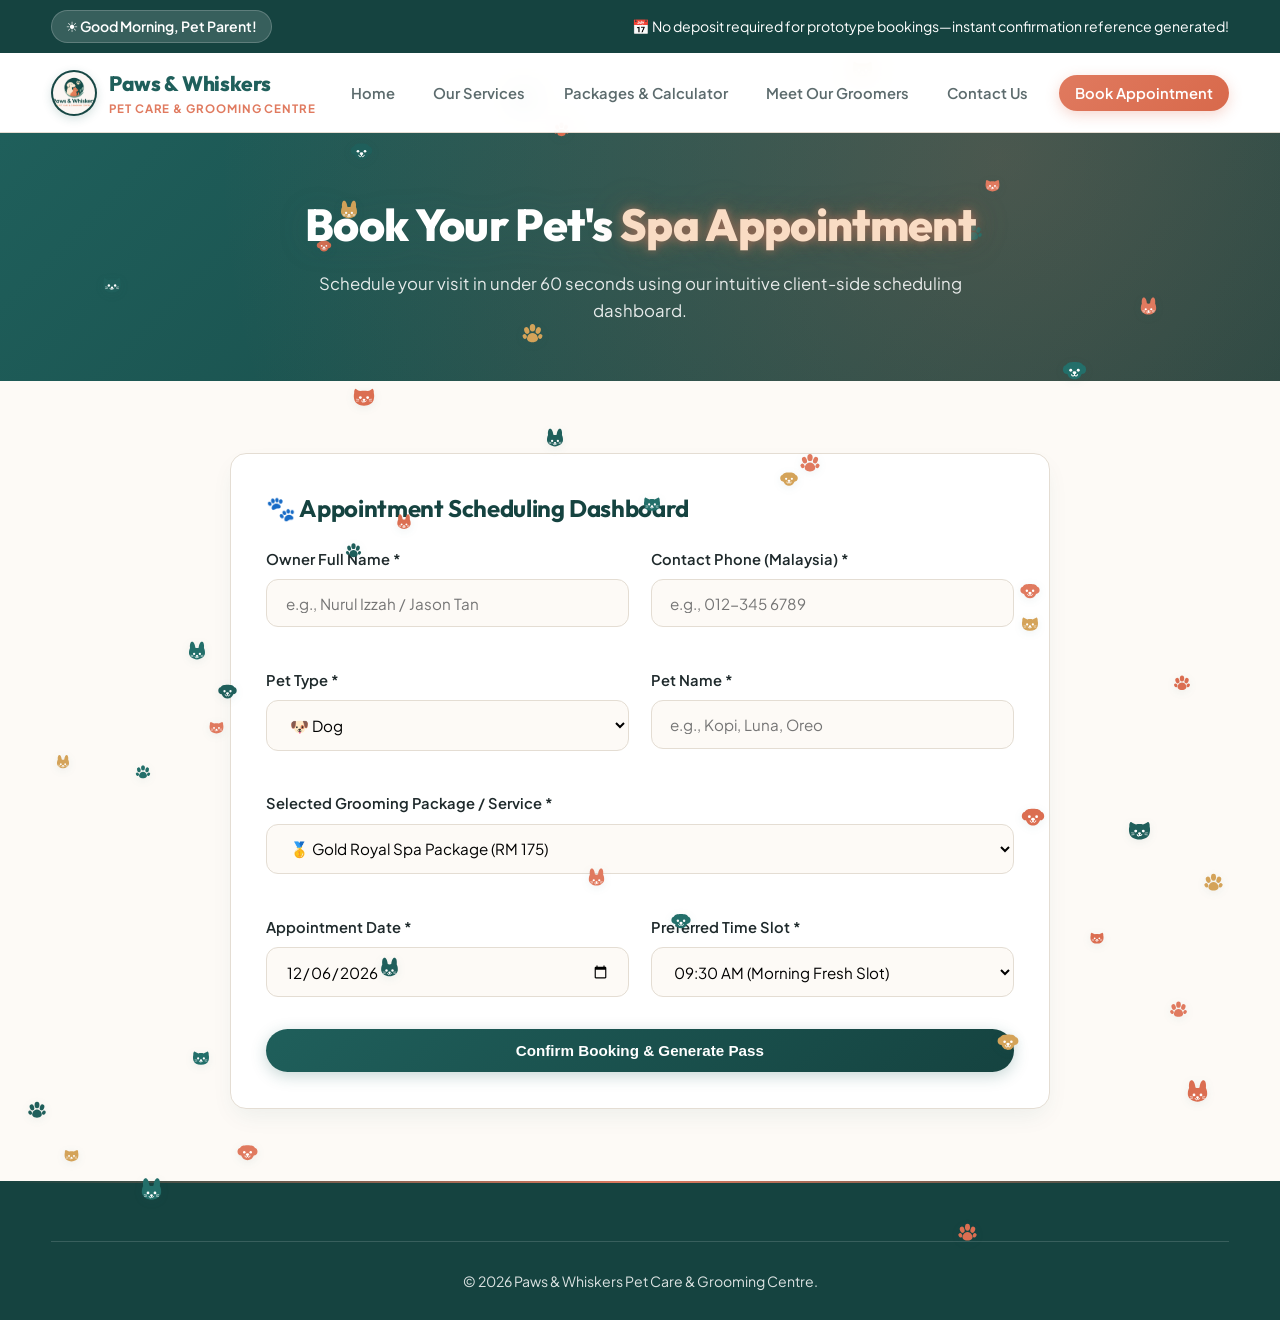
==== booking.html @ 1b745213 "Latest version" ====
<!DOCTYPE html>
<html lang="en">
<head>
  <meta charset="UTF-8" />
  <meta name="viewport" content="width=device-width, initial-scale=1.0" />
  <title>Book an Appointment | Paws &amp; Whiskers</title>
  <meta name="description" content="Book an appointment online for dog, cat, or rabbit grooming at Paws &amp; Whiskers Pet Care &amp; Grooming Centre." />
  <link rel="stylesheet" href="style.css" />
</head>
<body>

  <div class="promo-bar">
    <div class="container promo-bar-inner">
      <span id="timeGreeting" class="greeting-badge">☀️ Welcome, Pet Parent!</span>
      <div class="tip-rotator">
        <span id="rotatingTip">📅 No deposit required for prototype bookings—instant confirmation reference generated!</span>
      </div>
    </div>
  </div>

  <header class="site-header">
    <div class="container nav-wrapper">
      <a href="index.html" class="brand-logo" aria-label="Paws and Whiskers Home">
        <img src="assets/images/paws-whiskers-logo.png" alt="Paws &amp; Whiskers Logo" class="brand-logo-img">
        <div>
          Paws &amp; Whiskers
          <span class="brand-subtitle">Pet Care &amp; Grooming Centre</span>
        </div>
      </a>

      <button class="mobile-menu-btn" id="mobileMenuBtn" aria-label="Toggle Menu">☰</button>

      <ul class="nav-links" id="navLinks">
        <li><a href="index.html">Home</a></li>
        <li><a href="service.html">Our Services</a></li>
        <li><a href="packages.html">Packages &amp; Calculator</a></li>
        <li><a href="groomers.html">Meet Our Groomers</a></li>
        <li><a href="contact.html">Contact Us</a></li>
        <li><a href="booking.html" class="btn-nav active">Book Appointment</a></li>
      </ul>
    </div>
  </header>

  <section class="page-banner">
    <div class="container">
      <h1 class="text-drop-shadow">Book Your Pet's <span class="text-glow-neon" style="color:var(--accent-light);">Spa Appointment</span></h1>
      <p>Schedule your visit in under 60 seconds using our intuitive client-side scheduling dashboard.</p>
    </div>
  </section>

  <main class="section">
    <div class="container" style="max-width: 820px;">
      <!-- Requirement 5: Interactive Scheduling Form with all 7 required fields -->
      <div class="calc-panel">
        <h2 style="color: var(--primary-dark); margin-bottom: 1.25rem;">🐾 Appointment Scheduling Dashboard</h2>

        <form id="bookingForm">
          <div class="form-grid">
            <!-- 1. Owner Name -->
            <div class="form-group">
              <label for="ownerName">Owner Full Name *</label>
              <input type="text" id="ownerName" class="form-control" placeholder="e.g., Nurul Izzah / Jason Tan" required />
            </div>

            <!-- 2. Contact Phone -->
            <div class="form-group">
              <label for="contactPhone">Contact Phone (Malaysia) *</label>
              <input type="tel" id="contactPhone" class="form-control" placeholder="e.g., 012-345 6789" required />
            </div>

            <!-- 3. Pet Type -->
            <div class="form-group">
              <label for="petType">Pet Type *</label>
              <select id="petType" class="form-control" required>
                <option value="Dog">🐶 Dog</option>
                <option value="Cat">🐱 Cat</option>
                <option value="Rabbit">🐰 Rabbit</option>
              </select>
            </div>

            <!-- 4. Pet Name -->
            <div class="form-group">
              <label for="petName">Pet Name *</label>
              <input type="text" id="petName" class="form-control" placeholder="e.g., Kopi, Luna, Oreo" required />
            </div>

            <!-- 5. Selected Package -->
            <div class="form-group full">
              <label for="selectedPackage">Selected Grooming Package / Service *</label>
              <select id="selectedPackage" class="form-control" required>
                <option value="Gold Royal Spa (RM 175)">🥇 Gold Royal Spa Package (RM 175)</option>
                <option value="Silver Deluxe (RM 125)">🥈 Silver Deluxe Package (RM 125)</option>
                <option value="Bronze Essential (RM 75)">🥉 Bronze Essential Package (RM 75)</option>
                <option value="Royal Aromatherapy Spa Retreat (RM 185)">✨ Royal Aromatherapy Spa Retreat (RM 185)</option>
                <option value="Feline Zen Velvet Groom & De-Shed (RM 145)">🐱 Feline Zen Velvet Groom &amp; De-Shed (RM 145)</option>
                <option value="Derma-Care Hypoallergenic Medi-Bath (RM 160)">🩺 Derma-Care Hypoallergenic Medi-Bath (RM 160)</option>
                <option value="Gentle Bunny Brush & Nail Care (RM 68)">🐰 Gentle Bunny Brush &amp; Nail Care (RM 68)</option>
              </select>
            </div>

            <!-- 6. Appointment Date -->
            <div class="form-group">
              <label for="appointmentDate">Appointment Date *</label>
              <input type="date" id="appointmentDate" class="form-control" required />
            </div>

            <!-- 7. Time Slot -->
            <div class="form-group">
              <label for="timeSlot">Preferred Time Slot *</label>
              <select id="timeSlot" class="form-control" required>
                <option value="09:30 AM - Morning Fresh">09:30 AM (Morning Fresh Slot)</option>
                <option value="11:30 AM - Midday Spa">11:30 AM (Midday Spa Slot)</option>
                <option value="02:00 PM - Afternoon Calm">02:00 PM (Afternoon Calm Slot)</option>
                <option value="04:30 PM - Evening Express">04:30 PM (Evening Express Slot)</option>
              </select>
            </div>
          </div>

          <button type="submit" class="btn btn-primary" style="width: 100%; margin-top: 0.75rem;">
            Confirm Booking &amp; Generate Pass
          </button>
        </form>

        <div
          id="bookingConfirmationBox"
          style="display: none; margin-top: 1.5rem; padding: 1.25rem; border-radius: 12px; background: #ecfdf5; border: 2px solid #10b981;"
        ></div>
      </div>
    </div>
  </main>

  <footer class="site-footer">
    <div class="container">
      <div class="footer-bottom">
        &copy; 2026 Paws &amp; Whiskers Pet Care &amp; Grooming Centre.
      </div>
    </div>
  </footer>

  <script src="script.js"></script>
</body>
</html>
---- style.css ----
@import url('https://fonts.googleapis.com/css2?family=Outfit:wght@400;500;600;700;800;900&family=Plus+Jakarta+Sans:wght@400;500;600;700;800&display=swap');

:root {
  --bg: #fdfaf6;
  --surface: #ffffff;
  --surface-alt: #f4eee6;
  --primary: #1f5f5b;
  --primary-dark: #154340;
  --accent: #e07a5f;
  --accent-light: #f9dcc4;
  --gold: #d4a359;
  --text: #1e292b;
  --text-muted: #5c6b6d;
  --border: #e4ddd3;
  --shadow: 0 10px 25px -5px rgba(31, 95, 91, 0.08);
  --shadow-glow: 0 14px 30px -6px rgba(224, 122, 95, 0.22);
  --radius: 16px;
  --transition: all 0.28s cubic-bezier(0.34, 1.56, 0.64, 1);
}

* {
  box-sizing: border-box;
  margin: 0;
  padding: 0;
}

html {
  scroll-behavior: smooth;
}

body {
  font-family: 'Plus Jakarta Sans', system-ui, -apple-system, sans-serif;
  background-color: var(--bg);
  color: var(--text);
  line-height: 1.6;
  display: flex;
  flex-direction: column;
  min-height: 100vh;
  position: relative;
  overflow-x: hidden;
}

h1, h2, h3, h4, .brand-logo, .price-tag {
  font-family: 'Outfit', sans-serif;
  letter-spacing: -0.015em;
}

a {
  color: inherit;
  text-decoration: none;
}

img {
  max-width: 100%;
  display: block;
}

.container {
  width: min(1200px, 92%);
  margin: 0 auto;
}

/* ==========================================================================
   SCROLL PROGRESS BAR & FLOATING AMBIENT GLOW
   ========================================================================== */
.scroll-progress-bar {
  position: fixed;
  top: 0;
  left: 0;
  height: 3.5px;
  width: 0%;
  background: linear-gradient(90deg, var(--primary), var(--accent), var(--gold), #2dd4bf);
  z-index: 1000;
  box-shadow: 0 0 12px rgba(224, 122, 95, 0.7), 0 0 4px rgba(212, 163, 89, 0.5);
  transition: width 0.08s ease-out;
  pointer-events: none;
}

.ambient-glow-orb {
  position: absolute;
  width: 450px;
  height: 450px;
  border-radius: 50%;
  background: radial-gradient(circle, rgba(224, 122, 95, 0.12) 0%, rgba(212, 163, 89, 0.06) 50%, transparent 70%);
  filter: blur(50px);
  pointer-events: none;
  z-index: 0;
}

/* ==========================================================================
   PET-RAIN ANIMATION (Whimsical Boutique Atmosphere - Scrollable with Content)
   ========================================================================== */
.pet-rain-container {
  position: absolute;
  top: 0;
  left: 0;
  width: 100%;
  height: 100%;
  min-height: 100%;
  pointer-events: none;
  overflow: hidden;
  z-index: 1; /* Scrolls naturally with page sections behind UI components */
}

.pet-rain-item {
  position: absolute;
  will-change: transform, opacity;
  animation-name: pet-fall;
  animation-timing-function: cubic-bezier(0.4, 0, 0.2, 1);
  animation-iteration-count: infinite;
  filter: drop-shadow(0 2px 4px rgba(31, 95, 91, 0.08));
}

.pet-rain-item svg {
  display: block;
  width: 100%;
  height: 100%;
}

@keyframes pet-fall {
  0% {
    opacity: 0;
    transform: translateY(-30px) translateX(0) rotate(0deg);
  }
  15% {
    opacity: var(--target-opacity, 0.25);
  }
  35% {
    transform: translateY(110px) translateX(15px) rotate(14deg);
  }
  65% {
    transform: translateY(220px) translateX(-12px) rotate(-10deg);
  }
  85% {
    opacity: var(--target-opacity, 0.25);
  }
  100% {
    opacity: 0;
    transform: translateY(360px) translateX(10px) rotate(24deg);
  }
}

@media (prefers-reduced-motion: reduce) {
  .pet-rain-container {
    display: none !important;
  }
}

/* ==========================================================================
   TEXT VISUAL EFFECTS: BOUNCY, NEON, GLOW & GRADIENT SHIMMER
   ========================================================================== */
.text-bouncy {
  display: inline-block;
  transition: transform 0.35s cubic-bezier(0.34, 1.56, 0.64, 1);
  will-change: transform;
}

.text-bouncy:hover {
  transform: translateY(-4px) scale(1.05);
}

.text-glow-neon {
  color: var(--accent);
  text-shadow: 0 0 10px rgba(224, 122, 95, 0.55), 0 0 25px rgba(224, 122, 95, 0.3), 0 0 45px rgba(212, 163, 89, 0.2);
  animation: neon-glow-pulse 3.2s ease-in-out infinite alternate;
}

@keyframes neon-glow-pulse {
  0% {
    text-shadow: 0 0 8px rgba(224, 122, 95, 0.4), 0 0 18px rgba(224, 122, 95, 0.2);
  }
  100% {
    text-shadow: 0 0 16px rgba(224, 122, 95, 0.8), 0 0 35px rgba(224, 122, 95, 0.45), 0 0 55px rgba(212, 163, 89, 0.35);
  }
}

.text-gradient-shimmer {
  background: linear-gradient(135deg, var(--primary-dark) 0%, var(--accent) 35%, var(--gold) 70%, var(--primary-dark) 100%);
  background-size: 250% auto;
  -webkit-background-clip: text;
  -webkit-text-fill-color: transparent;
  animation: shimmer-flow 6s linear infinite;
  display: inline-block;
}

@keyframes shimmer-flow {
  0% { background-position: 0% 50%; }
  100% { background-position: 250% 50%; }
}

.text-drop-shadow {
  filter: drop-shadow(0 4px 14px rgba(31, 95, 91, 0.18));
}

.badge-floating {
  animation: buoyant-float 3.6s ease-in-out infinite;
  display: inline-block;
}

@keyframes buoyant-float {
  0%, 100% { transform: translateY(0); }
  50% { transform: translateY(-5px); }
}

/* ==========================================================================
   SCROLL-DRIVEN REVEAL ANIMATIONS
   ========================================================================== */
.reveal {
  opacity: 0;
  transform: translateY(32px);
  transition: opacity 0.75s cubic-bezier(0.16, 1, 0.3, 1), transform 0.75s cubic-bezier(0.16, 1, 0.3, 1);
  will-change: opacity, transform;
}

.reveal.revealed {
  opacity: 1;
  transform: translateY(0);
}

.reveal-delay-1 { transition-delay: 0.1s; }
.reveal-delay-2 { transition-delay: 0.2s; }
.reveal-delay-3 { transition-delay: 0.3s; }
.reveal-delay-4 { transition-delay: 0.4s; }

/* Promotional Top Bar */
.promo-bar {
  background: var(--primary-dark);
  color: #fff;
  font-size: 0.88rem;
  padding: 0.65rem 0;
  position: relative;
  z-index: 101;
}

.promo-bar-inner {
  display: flex;
  justify-content: space-between;
  align-items: center;
  flex-wrap: wrap;
  gap: 0.5rem;
}

.greeting-badge {
  background: rgba(255, 255, 255, 0.15);
  padding: 0.25rem 0.85rem;
  border-radius: 999px;
  font-weight: 600;
  border: 1px solid rgba(255, 255, 255, 0.2);
  transition: var(--transition);
}

.greeting-badge:hover {
  background: rgba(255, 255, 255, 0.25);
  transform: scale(1.03);
}

.tip-rotator {
  display: flex;
  align-items: center;
  gap: 0.5rem;
  transition: opacity 0.3s ease;
}

/* Header & Navigation */
.site-header {
  background: rgba(255, 255, 255, 0.92);
  backdrop-filter: blur(14px);
  border-bottom: 1px solid var(--border);
  position: sticky;
  top: 0;
  z-index: 100;
  transition: box-shadow 0.3s ease;
}

.site-header.scrolled {
  box-shadow: 0 8px 25px -5px rgba(31, 95, 91, 0.12);
}

.nav-wrapper {
  display: flex;
  justify-content: space-between;
  align-items: center;
  padding: 0.85rem 0;
}

.brand-logo {
  display: flex;
  align-items: center;
  gap: 0.75rem;
  font-weight: 800;
  font-size: 1.3rem;
  color: var(--primary);
  transition: transform 0.3s cubic-bezier(0.34, 1.56, 0.64, 1);
}

.brand-logo:hover {
  transform: scale(1.03);
}

.brand-logo svg {
  width: 42px;
  height: 42px;
  flex-shrink: 0;
  filter: drop-shadow(0 2px 6px rgba(31, 95, 91, 0.2));
  transition: transform 0.4s cubic-bezier(0.34, 1.56, 0.64, 1);
}

.brand-logo-img {
  width: 46px;
  height: 46px;
  border-radius: 50%;
  object-fit: cover;
  object-position: center 25%;
  flex-shrink: 0;
  border: 2px solid rgba(31, 95, 91, 0.16);
  box-shadow: 0 3px 10px rgba(31, 95, 91, 0.18);
  transition: transform 0.4s cubic-bezier(0.34, 1.56, 0.64, 1), box-shadow 0.3s ease;
  background-color: var(--primary-dark);
}

.brand-logo:hover .brand-logo-img {
  transform: rotate(-6deg) scale(1.08);
  box-shadow: 0 6px 16px rgba(31, 95, 91, 0.28);
}

.brand-logo:hover svg {
  transform: rotate(-8deg) scale(1.08);
}

.brand-subtitle {
  display: block;
  font-size: 0.72rem;
  font-weight: 700;
  color: var(--accent);
  letter-spacing: 0.08em;
  text-transform: uppercase;
  font-family: 'Plus Jakarta Sans', sans-serif;
}

.nav-links {
  display: flex;
  align-items: center;
  gap: 0.4rem;
  list-style: none;
}

.nav-links a {
  padding: 0.55rem 1rem;
  border-radius: 999px;
  font-weight: 600;
  font-size: 0.92rem;
  color: var(--text-muted);
  transition: var(--transition);
  position: relative;
}

.nav-links a:hover,
.nav-links a.active {
  color: var(--primary);
  background: var(--surface-alt);
  transform: translateY(-1px);
}

.nav-links a.btn-nav {
  background: linear-gradient(135deg, var(--accent) 0%, #d8694b 100%);
  color: #fff;
  margin-left: 0.5rem;
  box-shadow: 0 4px 14px rgba(224, 122, 95, 0.3);
}

.nav-links a.btn-nav:hover {
  background: linear-gradient(135deg, #c96347 0%, #b85438 100%);
  color: #fff;
  transform: translateY(-2px) scale(1.03);
  box-shadow: 0 6px 18px rgba(224, 122, 95, 0.45);
}

.mobile-menu-btn {
  display: none;
  background: none;
  border: 1px solid var(--border);
  padding: 0.5rem 0.75rem;
  border-radius: 8px;
  font-size: 1.2rem;
  cursor: pointer;
  transition: var(--transition);
}

.mobile-menu-btn:hover {
  background: var(--surface-alt);
}

/* Buttons & Badges */
.btn {
  display: inline-flex;
  align-items: center;
  justify-content: center;
  gap: 0.5rem;
  padding: 0.82rem 1.6rem;
  border-radius: 999px;
  font-weight: 700;
  border: none;
  cursor: pointer;
  transition: transform 0.25s cubic-bezier(0.34, 1.56, 0.64, 1), box-shadow 0.25s ease, background 0.25s ease;
  font-size: 0.95rem;
  text-decoration: none;
  position: relative;
  overflow: hidden;
  will-change: transform;
}

.btn:active {
  transform: translateY(1px) scale(0.97) !important;
}

.btn-primary {
  background: linear-gradient(135deg, var(--primary) 0%, var(--primary-dark) 100%);
  color: #fff;
  box-shadow: 0 4px 15px rgba(31, 95, 91, 0.25);
}

.btn-primary:hover {
  background: linear-gradient(135deg, var(--primary-dark) 0%, #0d2e2c 100%);
  transform: translateY(-2px) scale(1.02);
  box-shadow: 0 8px 22px rgba(31, 95, 91, 0.35);
  color: #fff;
}

.btn-accent {
  background: linear-gradient(135deg, var(--accent) 0%, #cf674b 100%);
  color: #fff;
  box-shadow: 0 4px 15px rgba(224, 122, 95, 0.3);
}

.btn-accent:hover {
  background: linear-gradient(135deg, #c86448 0%, #b34f33 100%);
  transform: translateY(-2px) scale(1.02);
  box-shadow: 0 8px 22px rgba(224, 122, 95, 0.45);
  color: #fff;
}

.btn-outline {
  background: transparent;
  border: 2px solid var(--primary);
  color: var(--primary);
}

.btn-outline:hover {
  background: var(--primary);
  color: #fff;
  transform: translateY(-2px) scale(1.02);
  box-shadow: 0 6px 18px rgba(31, 95, 91, 0.2);
}

.badge {
  display: inline-block;
  padding: 0.32rem 0.85rem;
  border-radius: 999px;
  font-size: 0.78rem;
  font-weight: 700;
  text-transform: uppercase;
  letter-spacing: 0.05em;
  transition: transform 0.25s ease;
}

.badge:hover {
  transform: scale(1.04);
}

.badge-dog { background: #e0f2fe; color: #0369a1; border: 1px solid #bae6fd; }
.badge-cat { background: #fce7f3; color: #be185d; border: 1px solid #fbcfe8; }
.badge-rabbit { background: #dcfce7; color: #15803d; border: 1px solid #bbf7d0; }
.badge-gold { background: #fef3c7; color: #b45309; border: 1px solid #fde68a; }

/* Hero Banner */
.hero-banner {
  padding: 4.5rem 0;
  background: radial-gradient(circle at 80% 20%, rgba(249, 220, 196, 0.4) 0%, transparent 60%),
              radial-gradient(circle at 10% 80%, rgba(224, 242, 254, 0.35) 0%, transparent 50%),
              linear-gradient(135deg, #f7f1e7 0%, #e8f2f0 100%);
  border-bottom: 1px solid var(--border);
  position: relative;
  overflow: hidden;
}

.hero-grid {
  display: grid;
  grid-template-columns: 1.15fr 0.85fr;
  gap: 2.75rem;
  align-items: center;
  position: relative;
  z-index: 1;
}

.hero-content h1 {
  font-size: clamp(2.3rem, 4.2vw, 3.4rem);
  line-height: 1.14;
  margin: 0.85rem 0 1.25rem;
  color: var(--primary-dark);
  font-weight: 800;
  text-wrap: balance;
}

.hero-content p {
  font-size: 1.12rem;
  color: var(--text-muted);
  margin-bottom: 2rem;
  max-width: 580px;
}

.hero-actions {
  display: flex;
  flex-wrap: wrap;
  gap: 1rem;
}

.hero-showcase {
  background: var(--surface);
  padding: 1.1rem;
  border-radius: var(--radius);
  box-shadow: 0 20px 40px -10px rgba(31, 95, 91, 0.15), 0 0 20px rgba(224, 122, 95, 0.1);
  position: relative;
  border: 1px solid rgba(228, 221, 211, 0.8);
  transition: transform 0.4s cubic-bezier(0.34, 1.56, 0.64, 1), box-shadow 0.4s ease;
}

.hero-showcase:hover {
  transform: translateY(-6px);
  box-shadow: 0 25px 50px -12px rgba(31, 95, 91, 0.2), 0 0 25px rgba(224, 122, 95, 0.18);
}

.hero-showcase img {
  width: 100%;
  height: 360px;
  object-fit: cover;
  border-radius: 12px;
  transition: transform 0.4s ease;
}

.hero-caption {
  margin-top: 0.85rem;
  display: flex;
  justify-content: space-between;
  align-items: center;
  font-size: 0.92rem;
  color: var(--text-muted);
  gap: 0.5rem;
}

/* Sections */
.section {
  padding: 4.5rem 0;
  position: relative;
}

.section-alt {
  background: var(--surface-alt);
}

.section-header {
  text-align: center;
  max-width: 720px;
  margin: 0 auto 3rem;
}

.section-header h2 {
  font-size: clamp(1.9rem, 3.2vw, 2.5rem);
  color: var(--primary-dark);
  margin-bottom: 0.65rem;
  font-weight: 800;
  text-wrap: balance;
}

.section-header p {
  color: var(--text-muted);
  font-size: 1.05rem;
}

/* Page Title Banner */
.page-banner {
  background: linear-gradient(135deg, var(--primary) 0%, var(--primary-dark) 100%);
  color: #fff;
  padding: 3.5rem 0;
  text-align: center;
  position: relative;
  overflow: hidden;
}

.page-banner::before {
  content: "";
  position: absolute;
  top: -50%;
  left: -20%;
  width: 140%;
  height: 200%;
  background: radial-gradient(circle at 70% 30%, rgba(224, 122, 95, 0.25) 0%, transparent 60%);
  pointer-events: none;
}

.page-banner h1 {
  font-size: clamp(2rem, 3.8vw, 2.8rem);
  margin-bottom: 0.65rem;
  font-weight: 800;
  position: relative;
  z-index: 1;
}

.page-banner p {
  color: rgba(255, 255, 255, 0.88);
  max-width: 680px;
  margin: 0 auto;
  font-size: 1.05rem;
  position: relative;
  z-index: 1;
}

/* Cards & Grids */
.grid-3 {
  display: grid;
  grid-template-columns: repeat(auto-fit, minmax(310px, 1fr));
  gap: 2rem;
}

.grid-4 {
  display: grid;
  grid-template-columns: repeat(auto-fit, minmax(260px, 1fr));
  gap: 1.75rem;
}

.card {
  background: var(--surface);
  border: 1px solid var(--border);
  border-radius: var(--radius);
  overflow: hidden;
  box-shadow: var(--shadow);
  transition: transform 0.35s cubic-bezier(0.34, 1.56, 0.64, 1), box-shadow 0.35s ease;
  display: flex;
  flex-direction: column;
  position: relative;
}

.card:hover {
  transform: translateY(-8px);
  box-shadow: 0 20px 35px -8px rgba(31, 95, 91, 0.16), 0 0 22px -3px rgba(224, 122, 95, 0.14);
}

.card-img {
  width: 100%;
  height: 220px;
  object-fit: cover;
  transition: transform 0.5s ease;
}

.card:hover .card-img {
  transform: scale(1.04);
}

.card-body {
  padding: 1.6rem;
  display: flex;
  flex-direction: column;
  flex-grow: 1;
  background: var(--surface);
  position: relative;
  z-index: 1;
}

.card-meta {
  display: flex;
  justify-content: space-between;
  align-items: center;
  margin-bottom: 0.85rem;
}

.price-tag {
  font-size: 1.3rem;
  font-weight: 800;
  color: var(--primary);
  letter-spacing: -0.02em;
}

.card-title {
  font-size: 1.28rem;
  margin-bottom: 0.5rem;
  color: var(--text);
  font-weight: 700;
}

.card-desc {
  color: var(--text-muted);
  font-size: 0.95rem;
  margin-bottom: 1.35rem;
  flex-grow: 1;
  line-height: 1.6;
}

/* About Facility Section */
.facility-grid {
  display: grid;
  grid-template-columns: 1fr 1fr;
  gap: 3rem;
  align-items: center;
}

.facility-features {
  display: grid;
  grid-template-columns: 1fr 1fr;
  gap: 1.15rem;
  margin-top: 1.75rem;
}

.feature-box {
  background: var(--surface);
  padding: 1.25rem;
  border-radius: 14px;
  border: 1px solid var(--border);
  box-shadow: var(--shadow);
  transition: transform 0.3s cubic-bezier(0.34, 1.56, 0.64, 1), box-shadow 0.3s ease;
}

.feature-box:hover {
  transform: translateY(-4px);
  box-shadow: 0 14px 28px -5px rgba(31, 95, 91, 0.12);
  border-color: rgba(31, 95, 91, 0.3);
}

.feature-box h4 {
  color: var(--primary);
  margin-bottom: 0.35rem;
  font-size: 1.05rem;
}

/* Filter Bar (service.html) */
.filter-bar {
  display: flex;
  justify-content: space-between;
  align-items: center;
  flex-wrap: wrap;
  gap: 1rem;
  background: var(--surface);
  padding: 1.15rem 1.4rem;
  border-radius: var(--radius);
  border: 1px solid var(--border);
  box-shadow: var(--shadow);
  margin-bottom: 2.25rem;
}

.filter-buttons {
  display: flex;
  flex-wrap: wrap;
  gap: 0.6rem;
}

.filter-btn {
  padding: 0.58rem 1.3rem;
  border-radius: 999px;
  border: 1px solid var(--border);
  background: var(--bg);
  font-weight: 600;
  cursor: pointer;
  transition: transform 0.25s cubic-bezier(0.34, 1.56, 0.64, 1), background 0.25s ease, color 0.25s ease, box-shadow 0.25s ease;
  font-family: inherit;
  font-size: 0.92rem;
}

.filter-btn:hover {
  transform: translateY(-2px) scale(1.03);
}

.filter-btn.active,
.filter-btn:hover {
  background: var(--primary);
  color: #fff;
  border-color: var(--primary);
  box-shadow: 0 4px 14px rgba(31, 95, 91, 0.25);
}

/* Comparison Table (packages.html) */
.table-responsive {
  overflow-x: auto;
  background: var(--surface);
  border-radius: var(--radius);
  border: 1px solid var(--border);
  box-shadow: var(--shadow);
}

.comparison-table {
  width: 100%;
  border-collapse: collapse;
  min-width: 650px;
}

.comparison-table th,
.comparison-table td {
  padding: 1.25rem 1.4rem;
  text-align: left;
  border-bottom: 1px solid var(--border);
}

.comparison-table thead th {
  background: var(--surface-alt);
  color: var(--primary-dark);
  font-size: 1.15rem;
  font-weight: 700;
}

.comparison-table tbody tr {
  transition: background 0.2s ease;
}

.comparison-table tbody tr:hover {
  background: #fbf7f1;
}

/* Combo Calculator Layout */
.calculator-layout {
  display: grid;
  grid-template-columns: 1.3fr 0.9fr;
  gap: 2.25rem;
  align-items: start;
}

.calc-panel,
.receipt-panel {
  background: var(--surface);
  border: 1px solid var(--border);
  border-radius: var(--radius);
  padding: 2.2rem;
  box-shadow: var(--shadow);
}

.receipt-panel {
  background: linear-gradient(145deg, var(--primary-dark) 0%, #0d2e2c 100%);
  color: #fff;
  position: sticky;
  top: 100px;
  box-shadow: 0 20px 40px -10px rgba(15, 67, 64, 0.4), 0 0 20px rgba(224, 122, 95, 0.15);
  border: 1px solid rgba(255, 255, 255, 0.1);
}

.Addon-check,
.addon-check {
  display: flex;
  justify-content: space-between;
  align-items: center;
  padding: 0.95rem 1.15rem;
  border: 1px solid var(--border);
  border-radius: 12px;
  margin-bottom: 0.75rem;
  cursor: pointer;
  transition: transform 0.25s cubic-bezier(0.34, 1.56, 0.64, 1), border-color 0.2s ease, background 0.2s ease;
  user-select: none;
}

.Addon-check:hover,
.addon-check:hover {
  border-color: var(--primary);
  background: #fdf6ee;
  transform: translateX(4px);
}

.Addon-check input[type="checkbox"],
.addon-check input[type="checkbox"] {
  width: 18px;
  height: 18px;
  accent-color: var(--primary);
  cursor: pointer;
}

.receipt-line {
  display: flex;
  justify-content: space-between;
  padding: 0.65rem 0;
  border-bottom: 1px dashed rgba(255, 255, 255, 0.2);
  font-size: 0.95rem;
}

.receipt-total {
  display: flex;
  justify-content: space-between;
  align-items: center;
  margin-top: 1.4rem;
  padding-top: 1.15rem;
  border-top: 2px solid rgba(255, 255, 255, 0.35);
  font-size: 1.6rem;
  font-weight: 800;
  color: var(--accent-light);
  letter-spacing: -0.02em;
}

/* Groomer Modal (groomers.html) */
.modal-overlay {
  position: fixed;
  inset: 0;
  background: rgba(15, 23, 42, 0.7);
  backdrop-filter: blur(6px);
  display: flex;
  align-items: center;
  justify-content: center;
  padding: 1.25rem;
  z-index: 1000;
  opacity: 0;
  pointer-events: none;
  transition: opacity 0.3s cubic-bezier(0.16, 1, 0.3, 1);
}

.modal-overlay.open {
  opacity: 1;
  pointer-events: auto;
}

.modal-box {
  background: var(--surface);
  width: min(680px, 100%);
  max-height: 90vh;
  overflow-y: auto;
  border-radius: var(--radius);
  padding: 2.25rem;
  position: relative;
  transform: translateY(30px) scale(0.96);
  transition: transform 0.35s cubic-bezier(0.34, 1.56, 0.64, 1);
  box-shadow: 0 25px 60px -15px rgba(0, 0, 0, 0.35), 0 0 30px rgba(224, 122, 95, 0.2);
}

.modal-overlay.open .modal-box {
  transform: translateY(0) scale(1);
}

.modal-close {
  position: absolute;
  top: 1.25rem;
  right: 1.25rem;
  width: 40px;
  height: 40px;
  border-radius: 50%;
  border: 1px solid var(--border);
  background: var(--bg);
  font-size: 1.2rem;
  cursor: pointer;
  display: flex;
  align-items: center;
  justify-content: center;
  line-height: 1;
  transition: transform 0.25s cubic-bezier(0.34, 1.56, 0.64, 1), background 0.2s ease;
}

.modal-close:hover {
  background: var(--surface-alt);
  border-color: var(--accent);
  transform: rotate(90deg) scale(1.1);
}

/* Forms (booking.html & contact.html) */
.form-grid {
  display: grid;
  grid-template-columns: 1fr 1fr;
  gap: 1.35rem;
}

.form-group {
  margin-bottom: 1.25rem;
}

.form-group.full {
  grid-column: 1 / -1;
}

.form-group label {
  display: block;
  font-weight: 600;
  margin-bottom: 0.5rem;
  font-size: 0.92rem;
}

.form-control {
  width: 100%;
  padding: 0.85rem 1.15rem;
  border: 1px solid var(--border);
  border-radius: 12px;
  font-size: 0.95rem;
  background: var(--bg);
  font-family: inherit;
  transition: border-color 0.2s ease, box-shadow 0.2s ease, background 0.2s ease;
}

.form-control:focus {
  outline: none;
  border-color: var(--primary);
  background: #fff;
  box-shadow: 0 0 0 3px rgba(31, 95, 91, 0.18), 0 0 15px rgba(31, 95, 91, 0.12);
}

/* Interactive Visual Mock Map (contact.html) */
.mock-map-box {
  background: #e6f2ef;
  border: 2px solid var(--border);
  border-radius: var(--radius);
  padding: 1.5rem;
  position: relative;
  overflow: hidden;
  box-shadow: inset 0 2px 10px rgba(31, 95, 91, 0.08);
}

/* Floating Back-to-Top Button */
.back-to-top-btn {
  position: fixed;
  bottom: 28px;
  right: 28px;
  width: 48px;
  height: 48px;
  border-radius: 50%;
  background: linear-gradient(135deg, var(--primary) 0%, var(--primary-dark) 100%);
  color: #fff;
  border: none;
  cursor: pointer;
  display: flex;
  align-items: center;
  justify-content: center;
  font-size: 1.25rem;
  box-shadow: 0 10px 25px rgba(31, 95, 91, 0.35), 0 0 15px rgba(224, 122, 95, 0.3);
  opacity: 0;
  pointer-events: none;
  transform: translateY(20px) scale(0.85);
  transition: opacity 0.35s ease, transform 0.35s cubic-bezier(0.34, 1.56, 0.64, 1);
  z-index: 99;
}

.back-to-top-btn.visible {
  opacity: 1;
  pointer-events: auto;
  transform: translateY(0) scale(1);
}

.back-to-top-btn:hover {
  transform: translateY(-4px) scale(1.12);
  box-shadow: 0 14px 30px rgba(31, 95, 91, 0.45), 0 0 25px rgba(224, 122, 95, 0.5);
}

/* Footer */
.site-footer {
  background: var(--primary-dark);
  color: rgba(255, 255, 255, 0.85);
  padding: 3.75rem 0 1.75rem;
  margin-top: auto;
  position: relative;
  overflow: hidden;
}

.site-footer::before {
  content: "";
  position: absolute;
  top: 0;
  left: 0;
  right: 0;
  height: 2px;
  background: linear-gradient(90deg, transparent 0%, var(--accent) 50%, transparent 100%);
}

.footer-grid {
  display: grid;
  grid-template-columns: 1.5fr 1fr 1fr;
  gap: 2.25rem;
  margin-bottom: 2.25rem;
}

.footer-grid h4 {
  color: #fff;
  margin-bottom: 0.95rem;
  font-size: 1.15rem;
}

.footer-links {
  list-style: none;
}

.footer-links li {
  margin-bottom: 0.5rem;
}

.footer-links a {
  transition: color 0.2s ease, transform 0.2s ease;
  display: inline-block;
}

.footer-links a:hover {
  color: var(--accent-light);
  transform: translateX(4px);
}

.footer-bottom {
  text-align: center;
  padding-top: 1.75rem;
  border-top: 1px solid rgba(255, 255, 255, 0.15);
  font-size: 0.88rem;
}

/* Responsive Breakpoints */
@media (max-width: 860px) {
  .hero-grid,
  .facility-grid,
  .calculator-layout,
  .footer-grid,
  .form-grid {
    grid-template-columns: 1fr;
  }

  .mobile-menu-btn {
    display: block;
  }

  .nav-links {
    display: none;
    position: absolute;
    top: 100%;
    left: 0;
    right: 0;
    background: var(--surface);
    flex-direction: column;
    padding: 1.25rem;
    border-bottom: 1px solid var(--border);
    box-shadow: 0 15px 30px rgba(0, 0, 0, 0.12);
  }

  .nav-links.show {
    display: flex;
  }

  .back-to-top-btn {
    bottom: 20px;
    right: 20px;
  }
}

/* ==========================================================================
   SVG ASSETS DOWNLOAD MODAL & PREVIEW CARDS
   ========================================================================== */
.svg-download-grid {
  display: grid;
  grid-template-columns: repeat(auto-fit, minmax(200px, 1fr));
  gap: 1.25rem;
  margin: 1.5rem 0;
}

.svg-asset-card {
  background: var(--bg);
  border: 1px solid var(--border);
  border-radius: var(--radius);
  padding: 1.25rem;
  text-align: center;
  display: flex;
  flex-direction: column;
  align-items: center;
  transition: transform 0.25s ease, box-shadow 0.25s ease, border-color 0.25s ease;
}

.svg-asset-card:hover {
  transform: translateY(-4px);
  border-color: var(--accent);
  box-shadow: 0 10px 25px -5px rgba(224, 122, 95, 0.2);
}

.svg-preview-box {
  width: 95px;
  height: 95px;
  display: flex;
  align-items: center;
  justify-content: center;
  background: #ffffff;
  border-radius: 12px;
  margin-bottom: 0.85rem;
  box-shadow: inset 0 2px 6px rgba(0, 0, 0, 0.04);
  border: 1px dashed var(--border);
  padding: 10px;
}

.svg-preview-box svg {
  width: 100%;
  height: 100%;
  transition: transform 0.3s cubic-bezier(0.34, 1.56, 0.64, 1);
}

.svg-asset-card:hover .svg-preview-box svg {
  transform: scale(1.15) rotate(4deg);
}

.svg-asset-meta h4 {
  font-size: 1.05rem;
  color: var(--primary-dark);
  margin-bottom: 0.25rem;
}

.svg-asset-meta p {
  font-size: 0.8rem;
  color: var(--text-muted);
  margin-bottom: 0.85rem;
}

.svg-actions {
  display: flex;
  flex-direction: column;
  gap: 0.45rem;
  width: 100%;
}

.color-picker-row {
  display: flex;
  align-items: center;
  justify-content: center;
  gap: 0.65rem;
  margin: 1rem 0;
  flex-wrap: wrap;
}

.color-swatch-btn {
  width: 28px;
  height: 28px;
  border-radius: 50%;
  border: 2px solid #ffffff;
  box-shadow: 0 0 0 1px var(--border);
  cursor: pointer;
  transition: transform 0.2s cubic-bezier(0.34, 1.56, 0.64, 1);
}

.color-swatch-btn.active {
  transform: scale(1.25);
  box-shadow: 0 0 0 2px var(--accent);
}

.svg-toast {
  position: fixed;
  bottom: 24px;
  left: 50%;
  transform: translateX(-50%) translateY(50px);
  background: var(--primary-dark);
  color: #fff;
  padding: 0.75rem 1.5rem;
  border-radius: 9999px;
  font-size: 0.9rem;
  font-weight: 600;
  box-shadow: 0 10px 25px rgba(0, 0, 0, 0.25);
  opacity: 0;
  pointer-events: none;
  transition: all 0.3s cubic-bezier(0.34, 1.56, 0.64, 1);
  z-index: 10000;
}

.svg-toast.show {
  opacity: 1;
  transform: translateX(-50%) translateY(0);
}
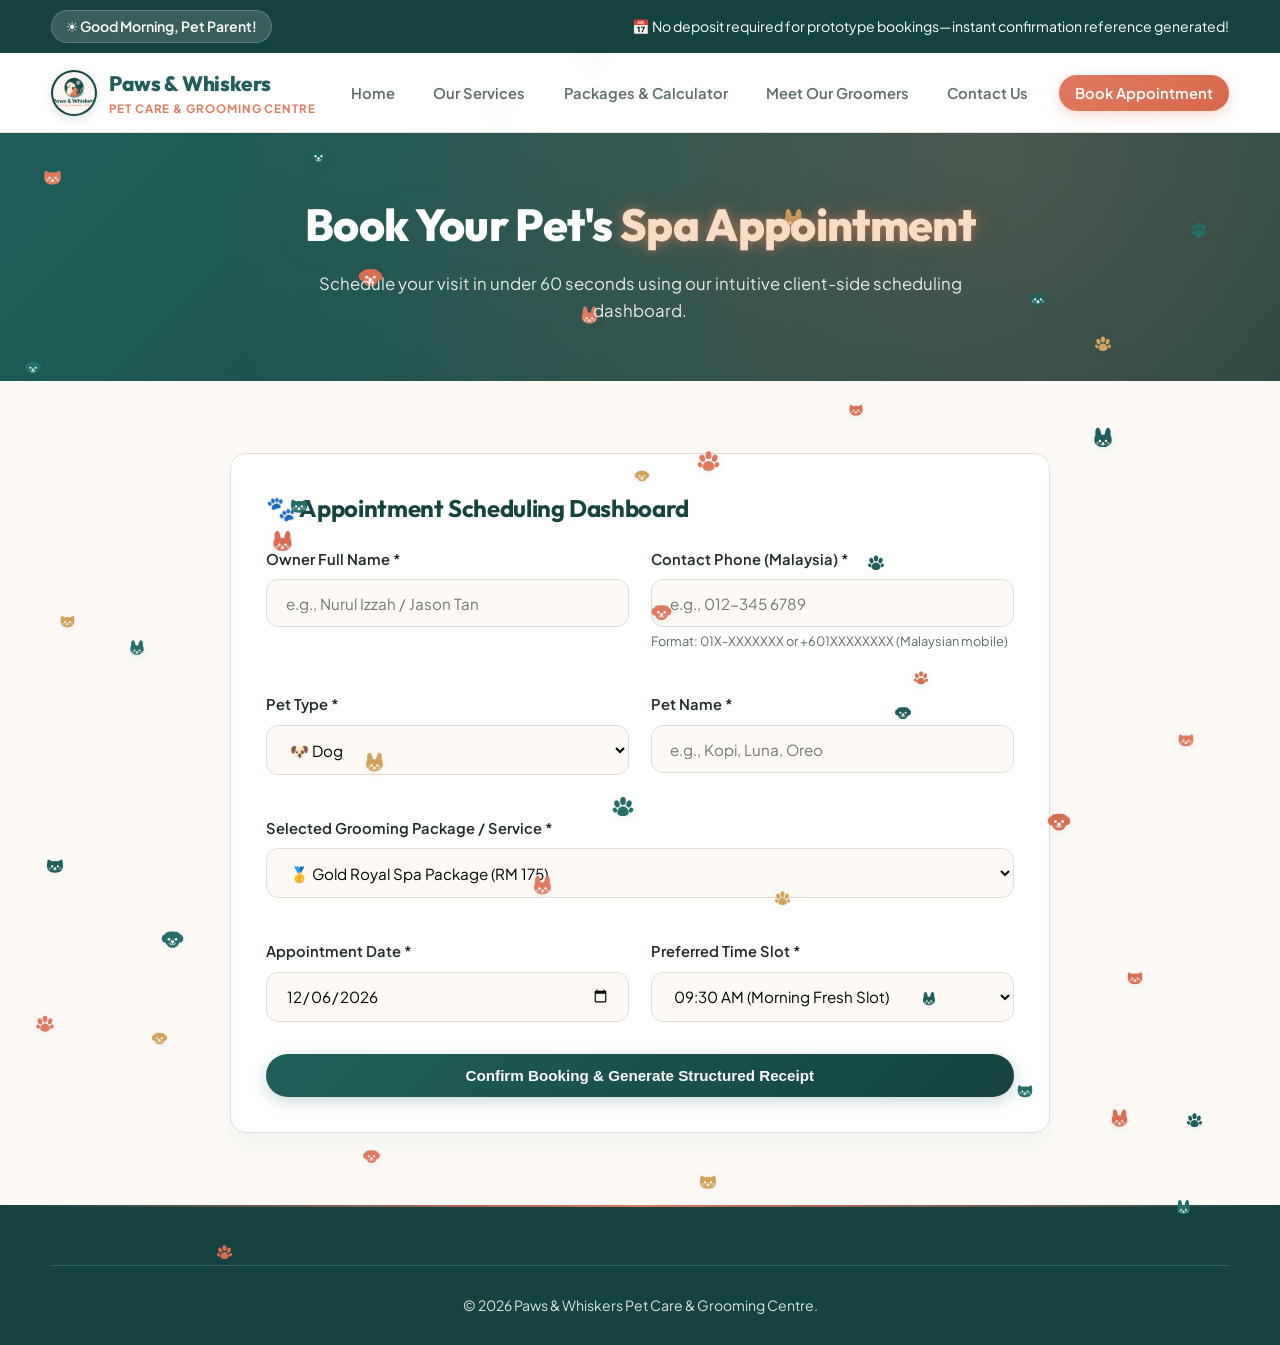
==== commit ceb87874: "Update project to fulfill all assignment rubrics (services.html, coat health, validation, receipt)" ====
--- a/booking.html
+++ b/booking.html
@@ -32,7 +32,7 @@
 
       <ul class="nav-links" id="navLinks">
         <li><a href="index.html">Home</a></li>
-        <li><a href="service.html">Our Services</a></li>
+        <li><a href="services.html">Our Services</a></li>
         <li><a href="packages.html">Packages &amp; Calculator</a></li>
         <li><a href="groomers.html">Meet Our Groomers</a></li>
         <li><a href="contact.html">Contact Us</a></li>
@@ -54,18 +54,23 @@
       <div class="calc-panel">
         <h2 style="color: var(--primary-dark); margin-bottom: 1.25rem;">🐾 Appointment Scheduling Dashboard</h2>
 
-        <form id="bookingForm">
+        <form id="bookingForm" novalidate>
           <div class="form-grid">
             <!-- 1. Owner Name -->
             <div class="form-group">
               <label for="ownerName">Owner Full Name *</label>
               <input type="text" id="ownerName" class="form-control" placeholder="e.g., Nurul Izzah / Jason Tan" required />
+              <span class="field-error" id="ownerNameError" role="alert"></span>
             </div>
 
             <!-- 2. Contact Phone -->
             <div class="form-group">
               <label for="contactPhone">Contact Phone (Malaysia) *</label>
               <input type="tel" id="contactPhone" class="form-control" placeholder="e.g., 012-345 6789" required />
+              <small style="display:block; font-size:0.8rem; color:var(--text-muted); margin-top:0.25rem;">
+                Format: 01X-XXXXXXX or +601XXXXXXXX (Malaysian mobile)
+              </small>
+              <span class="field-error" id="contactPhoneError" role="alert"></span>
             </div>
 
             <!-- 3. Pet Type -->
@@ -76,12 +81,14 @@
                 <option value="Cat">🐱 Cat</option>
                 <option value="Rabbit">🐰 Rabbit</option>
               </select>
+              <span class="field-error" id="petTypeError" role="alert"></span>
             </div>
 
             <!-- 4. Pet Name -->
             <div class="form-group">
               <label for="petName">Pet Name *</label>
               <input type="text" id="petName" class="form-control" placeholder="e.g., Kopi, Luna, Oreo" required />
+              <span class="field-error" id="petNameError" role="alert"></span>
             </div>
 
             <!-- 5. Selected Package -->
@@ -96,35 +103,36 @@
                 <option value="Derma-Care Hypoallergenic Medi-Bath (RM 160)">🩺 Derma-Care Hypoallergenic Medi-Bath (RM 160)</option>
                 <option value="Gentle Bunny Brush & Nail Care (RM 68)">🐰 Gentle Bunny Brush &amp; Nail Care (RM 68)</option>
               </select>
+              <span class="field-error" id="selectedPackageError" role="alert"></span>
             </div>
 
             <!-- 6. Appointment Date -->
             <div class="form-group">
               <label for="appointmentDate">Appointment Date *</label>
               <input type="date" id="appointmentDate" class="form-control" required />
+              <span class="field-error" id="appointmentDateError" role="alert"></span>
             </div>
 
             <!-- 7. Time Slot -->
             <div class="form-group">
               <label for="timeSlot">Preferred Time Slot *</label>
               <select id="timeSlot" class="form-control" required>
-                <option value="09:30 AM - Morning Fresh">09:30 AM (Morning Fresh Slot)</option>
-                <option value="11:30 AM - Midday Spa">11:30 AM (Midday Spa Slot)</option>
-                <option value="02:00 PM - Afternoon Calm">02:00 PM (Afternoon Calm Slot)</option>
-                <option value="04:30 PM - Evening Express">04:30 PM (Evening Express Slot)</option>
+                <option value="09:30 AM (Morning Fresh Slot)">09:30 AM (Morning Fresh Slot)</option>
+                <option value="11:30 AM (Midday Spa Slot)">11:30 AM (Midday Spa Slot)</option>
+                <option value="02:00 PM (Afternoon Calm Slot)">02:00 PM (Afternoon Calm Slot)</option>
+                <option value="04:30 PM (Evening Express Slot)">04:30 PM (Evening Express Slot)</option>
               </select>
+              <span class="field-error" id="timeSlotError" role="alert"></span>
             </div>
           </div>
 
           <button type="submit" class="btn btn-primary" style="width: 100%; margin-top: 0.75rem;">
-            Confirm Booking &amp; Generate Pass
+            Confirm Booking &amp; Generate Structured Receipt
           </button>
         </form>
 
-        <div
-          id="bookingConfirmationBox"
-          style="display: none; margin-top: 1.5rem; padding: 1.25rem; border-radius: 12px; background: #ecfdf5; border: 2px solid #10b981;"
-        ></div>
+        <!-- Dynamically Injected Gorgeous Structured Receipt -->
+        <div id="bookingConfirmationBox" style="display: none; margin-top: 2rem;"></div>
       </div>
     </div>
   </main>
--- a/style.css
+++ b/style.css
@@ -617,13 +617,13 @@
 /* Cards & Grids */
 .grid-3 {
   display: grid;
-  grid-template-columns: repeat(auto-fit, minmax(310px, 1fr));
+  grid-template-columns: repeat(auto-fit, minmax(280px, 1fr));
   gap: 2rem;
 }
 
 .grid-4 {
   display: grid;
-  grid-template-columns: repeat(auto-fit, minmax(260px, 1fr));
+  grid-template-columns: repeat(auto-fit, minmax(240px, 1fr));
   gap: 1.75rem;
 }
 
@@ -1249,3 +1249,184 @@
   transform: translateX(-50%) translateY(0);
 }
 
+
+/* ==========================================================================
+   FORM VALIDATION & ERROR STATES
+   ========================================================================== */
+.form-control.invalid {
+  border-color: #ef4444 !important;
+  background-color: #fef2f2 !important;
+  box-shadow: 0 0 0 3px rgba(239, 68, 68, 0.22) !important;
+}
+
+.field-error {
+  display: none;
+  font-size: 0.82rem;
+  color: #b91c1c;
+  font-weight: 600;
+  margin-top: 0.35rem;
+  line-height: 1.4;
+}
+
+.field-error.visible {
+  display: flex;
+  align-items: center;
+  gap: 0.35rem;
+}
+
+/* ==========================================================================
+   STRUCTURED BOOKING PASS / RECEIPT (booking.html)
+   ========================================================================== */
+.booking-receipt-card {
+  background: #ffffff;
+  border: 2px dashed var(--primary);
+  border-radius: 18px;
+  padding: 2rem;
+  box-shadow: 0 16px 36px -6px rgba(31, 95, 91, 0.16);
+  position: relative;
+  overflow: hidden;
+  animation: receiptSlideDown 0.4s cubic-bezier(0.16, 1, 0.3, 1);
+}
+
+@keyframes receiptSlideDown {
+  from {
+    opacity: 0;
+    transform: translateY(-18px);
+  }
+  to {
+    opacity: 1;
+    transform: translateY(0);
+  }
+}
+
+.receipt-header {
+  display: flex;
+  justify-content: space-between;
+  align-items: center;
+  flex-wrap: wrap;
+  gap: 1rem;
+  border-bottom: 2px solid var(--surface-alt);
+  padding-bottom: 1.25rem;
+  margin-bottom: 1.5rem;
+}
+
+.receipt-header-left {
+  display: flex;
+  align-items: center;
+  gap: 0.85rem;
+}
+
+.receipt-badge-status {
+  background: #ecfdf5;
+  color: #065f46;
+  border: 1px solid #10b981;
+  padding: 0.35rem 0.85rem;
+  border-radius: 999px;
+  font-size: 0.82rem;
+  font-weight: 700;
+  letter-spacing: 0.05em;
+  text-transform: uppercase;
+  display: inline-flex;
+  align-items: center;
+  gap: 0.35rem;
+}
+
+.receipt-ref-code {
+  font-family: 'Outfit', monospace;
+  font-size: 1.3rem;
+  font-weight: 800;
+  color: var(--primary-dark);
+  letter-spacing: 0.08em;
+}
+
+.receipt-grid {
+  display: grid;
+  grid-template-columns: repeat(auto-fit, minmax(210px, 1fr));
+  gap: 1rem;
+  margin-bottom: 1.5rem;
+}
+
+.receipt-item {
+  background: var(--bg);
+  padding: 0.95rem 1.15rem;
+  border-radius: 12px;
+  border: 1px solid var(--border);
+}
+
+.receipt-item-label {
+  font-size: 0.76rem;
+  text-transform: uppercase;
+  letter-spacing: 0.06em;
+  color: var(--text-muted);
+  font-weight: 700;
+  margin-bottom: 0.25rem;
+}
+
+.receipt-item-value {
+  font-size: 0.98rem;
+  font-weight: 700;
+  color: var(--primary-dark);
+}
+
+.receipt-notice {
+  background: #f0fdf4;
+  border-left: 4px solid #10b981;
+  padding: 0.85rem 1.15rem;
+  border-radius: 8px;
+  font-size: 0.88rem;
+  color: #166534;
+  margin-bottom: 1.5rem;
+}
+
+.receipt-barcode-box {
+  display: flex;
+  flex-direction: column;
+  align-items: center;
+  justify-content: center;
+  padding: 1.15rem;
+  background: var(--surface-alt);
+  border-radius: 12px;
+  border: 1px solid var(--border);
+  margin-bottom: 1.5rem;
+}
+
+.barcode-lines {
+  display: flex;
+  align-items: center;
+  justify-content: center;
+  gap: 3px;
+  height: 44px;
+  margin-bottom: 0.4rem;
+}
+
+.barcode-bar {
+  background: #1e292b;
+  height: 100%;
+}
+
+.receipt-actions {
+  display: flex;
+  gap: 0.85rem;
+  flex-wrap: wrap;
+  justify-content: flex-end;
+}
+
+@media print {
+  body * {
+    visibility: hidden;
+  }
+  .booking-receipt-card, .booking-receipt-card * {
+    visibility: visible;
+  }
+  .booking-receipt-card {
+    position: absolute;
+    left: 0;
+    top: 0;
+    width: 100%;
+    border: 2px solid #000;
+    box-shadow: none;
+  }
+  .receipt-actions {
+    display: none !important;
+  }
+}
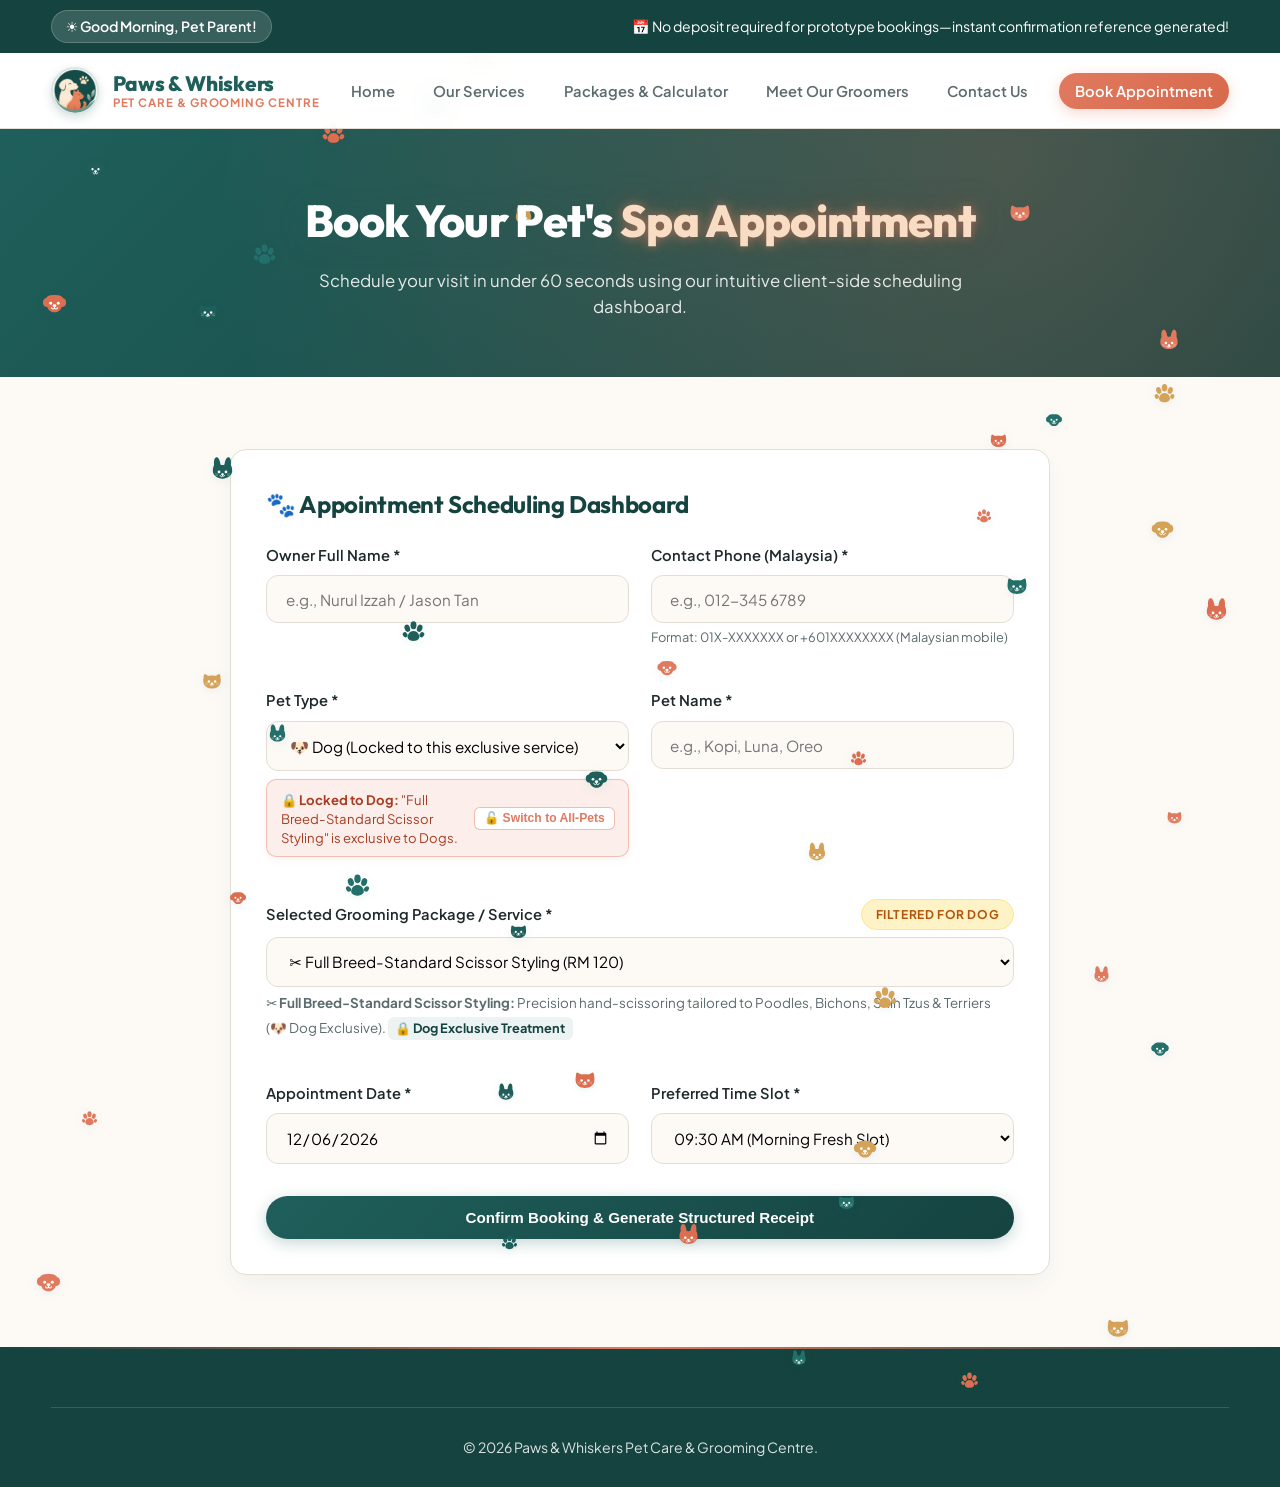
==== commit 53dc7760: "more changes" ====
--- a/booking.html
+++ b/booking.html
@@ -81,6 +81,10 @@
                 <option value="Cat">🐱 Cat</option>
                 <option value="Rabbit">🐰 Rabbit</option>
               </select>
+              <div id="petLockNotice" class="pet-type-notice unlocked">
+                <span><span id="petLockIcon">🐾</span> <span id="petLockText">Select pet species to filter services</span></span>
+                <button type="button" id="petUnlockBtn" class="pet-unlock-btn" style="display:none;" title="Switch to an All-Pets package to unlock pet species">🔓 Switch to All-Pets</button>
+              </div>
               <span class="field-error" id="petTypeError" role="alert"></span>
             </div>
 
@@ -93,16 +97,14 @@
 
             <!-- 5. Selected Package -->
             <div class="form-group full">
-              <label for="selectedPackage">Selected Grooming Package / Service *</label>
+              <div style="display:flex; justify-content:space-between; align-items:center; margin-bottom:0.4rem; flex-wrap:wrap; gap:0.4rem;">
+                <label for="selectedPackage" style="margin-bottom:0;">Selected Grooming Package / Service *</label>
+                <span id="packageFilterTag" class="badge badge-gold" style="font-size:0.75rem;">Filtered by Pet Type</span>
+              </div>
               <select id="selectedPackage" class="form-control" required>
-                <option value="Gold Royal Spa (RM 175)">🥇 Gold Royal Spa Package (RM 175)</option>
-                <option value="Silver Deluxe (RM 125)">🥈 Silver Deluxe Package (RM 125)</option>
-                <option value="Bronze Essential (RM 75)">🥉 Bronze Essential Package (RM 75)</option>
-                <option value="Royal Aromatherapy Spa Retreat (RM 185)">✨ Royal Aromatherapy Spa Retreat (RM 185)</option>
-                <option value="Feline Zen Velvet Groom & De-Shed (RM 145)">🐱 Feline Zen Velvet Groom &amp; De-Shed (RM 145)</option>
-                <option value="Derma-Care Hypoallergenic Medi-Bath (RM 160)">🩺 Derma-Care Hypoallergenic Medi-Bath (RM 160)</option>
-                <option value="Gentle Bunny Brush & Nail Care (RM 68)">🐰 Gentle Bunny Brush &amp; Nail Care (RM 68)</option>
+                <!-- Populated dynamically via script.js based on Pet Type -->
               </select>
+              <div id="serviceDetailsHint" style="font-size:0.84rem; color:var(--text-muted); margin-top:0.4rem; line-height:1.45;"></div>
               <span class="field-error" id="selectedPackageError" role="alert"></span>
             </div>
 
--- a/style.css
+++ b/style.css
@@ -286,45 +286,44 @@
 .brand-logo {
   display: flex;
   align-items: center;
-  gap: 0.75rem;
+  gap: 0.85rem;
   font-weight: 800;
   font-size: 1.3rem;
   color: var(--primary);
+  text-decoration: none;
+  line-height: 1.15;
   transition: transform 0.3s cubic-bezier(0.34, 1.56, 0.64, 1);
+}
+
+/* Keeps the logo text vertically centered next to the image */
+.brand-logo > div {
+  display: flex;
+  flex-direction: column;
+  justify-content: center;
 }
 
 .brand-logo:hover {
   transform: scale(1.03);
 }
 
-.brand-logo svg {
-  width: 42px;
-  height: 42px;
-  flex-shrink: 0;
-  filter: drop-shadow(0 2px 6px rgba(31, 95, 91, 0.2));
-  transition: transform 0.4s cubic-bezier(0.34, 1.56, 0.64, 1);
-}
-
+/* Aligns and fits the circular emblem without any distortion or offset */
 .brand-logo-img {
-  width: 46px;
-  height: 46px;
+  width: 48px;
+  height: 48px;
   border-radius: 50%;
-  object-fit: cover;
-  object-position: center 25%;
+  object-fit: contain;
+  object-position: center;
   flex-shrink: 0;
   border: 2px solid rgba(31, 95, 91, 0.16);
   box-shadow: 0 3px 10px rgba(31, 95, 91, 0.18);
   transition: transform 0.4s cubic-bezier(0.34, 1.56, 0.64, 1), box-shadow 0.3s ease;
-  background-color: var(--primary-dark);
+  background-color: transparent;
+  display: block;
 }
 
 .brand-logo:hover .brand-logo-img {
   transform: rotate(-6deg) scale(1.08);
   box-shadow: 0 6px 16px rgba(31, 95, 91, 0.28);
-}
-
-.brand-logo:hover svg {
-  transform: rotate(-8deg) scale(1.08);
 }
 
 .brand-subtitle {
@@ -988,6 +987,65 @@
   border-color: var(--primary);
   background: #fff;
   box-shadow: 0 0 0 3px rgba(31, 95, 91, 0.18), 0 0 15px rgba(31, 95, 91, 0.12);
+}
+
+/* Pet Type & Service Locking Notice */
+.pet-type-notice {
+  margin-top: 0.5rem;
+  padding: 0.6rem 0.85rem;
+  border-radius: 10px;
+  font-size: 0.82rem;
+  line-height: 1.45;
+  display: flex;
+  align-items: center;
+  justify-content: space-between;
+  gap: 0.5rem;
+  transition: all 0.25s ease;
+}
+
+.pet-type-notice.locked {
+  background: rgba(224, 122, 95, 0.12);
+  border: 1px solid rgba(224, 122, 95, 0.4);
+  color: #a73c22;
+  box-shadow: 0 2px 8px rgba(224, 122, 95, 0.1);
+}
+
+.pet-type-notice.unlocked {
+  background: rgba(31, 95, 91, 0.08);
+  border: 1px solid rgba(31, 95, 91, 0.2);
+  color: var(--primary-dark);
+}
+
+.pet-unlock-btn {
+  background: #fff;
+  border: 1px solid rgba(224, 122, 95, 0.5);
+  color: var(--accent);
+  border-radius: 6px;
+  font-size: 0.76rem;
+  font-weight: 700;
+  padding: 0.22rem 0.55rem;
+  cursor: pointer;
+  white-space: nowrap;
+  transition: all 0.2s ease;
+  flex-shrink: 0;
+}
+
+.pet-unlock-btn:hover {
+  background: var(--accent);
+  color: #fff;
+  border-color: var(--accent);
+}
+
+select optgroup {
+  font-weight: 700;
+  color: var(--primary-dark);
+  background: var(--surface-alt);
+}
+
+select option:disabled {
+  color: #94a3b8;
+  background: #f1f5f9;
+  font-style: italic;
 }
 
 /* Interactive Visual Mock Map (contact.html) */
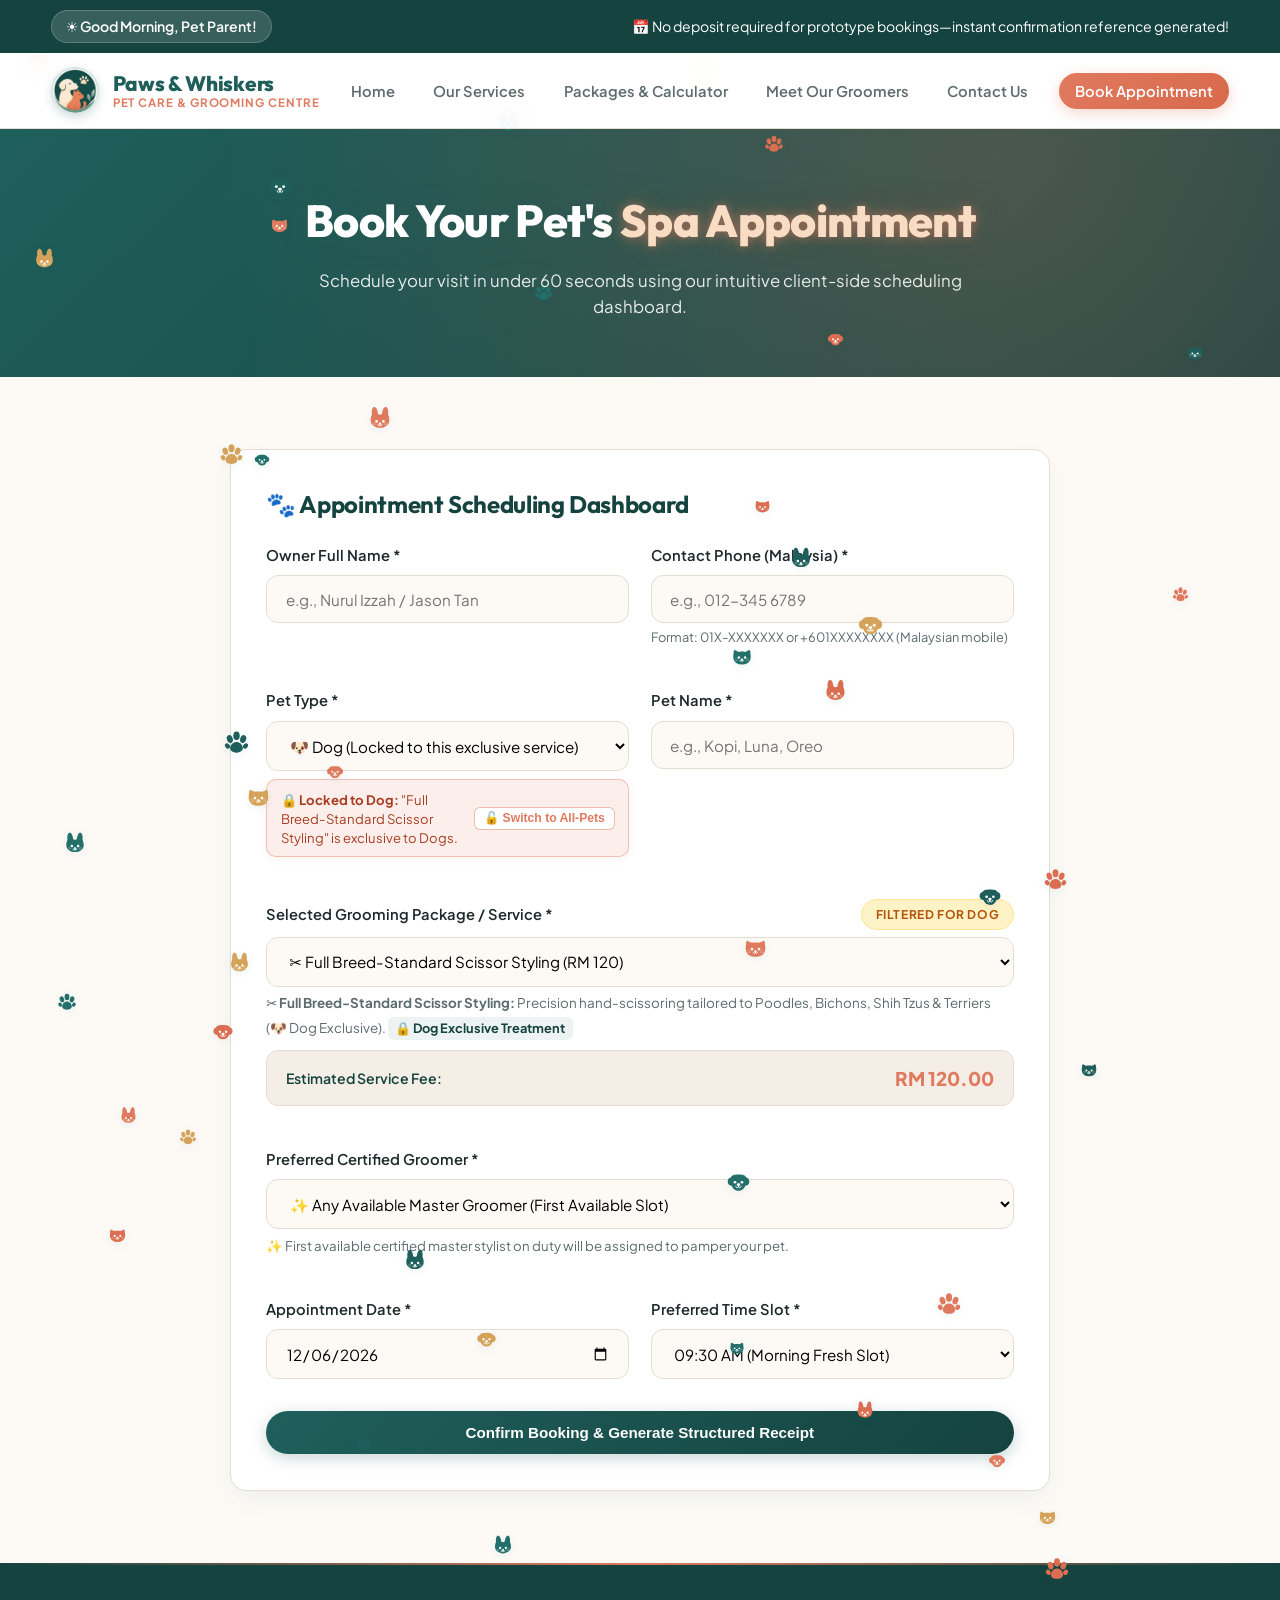
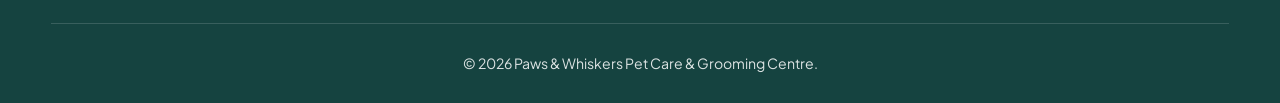
==== commit b816b759: "made revised changes after reviewed by MsAnis" ====
--- a/booking.html
+++ b/booking.html
@@ -50,9 +50,24 @@
 
   <main class="section">
     <div class="container" style="max-width: 820px;">
-      <!-- Requirement 5: Interactive Scheduling Form with all 7 required fields -->
+      <!-- Requirement 5: Interactive Scheduling Form with all 8 fields -->
       <div class="calc-panel">
         <h2 style="color: var(--primary-dark); margin-bottom: 1.25rem;">🐾 Appointment Scheduling Dashboard</h2>
+
+        <!-- Locked Custom Combo Calculation Banner (when coming from calculator) -->
+        <div id="bookingEstimateBanner" class="calc-estimate-banner" style="display: none;">
+          <div class="estimate-banner-header">
+            <div>
+              <span class="badge badge-gold">🧾 Calculator Estimate Locked</span>
+              <h3 style="margin: 0.35rem 0 0.15rem; color: var(--primary-dark); font-size: 1.18rem;">Custom Grooming Combo Calculation</h3>
+              <p id="estimateAddonsSummary" style="font-size: 0.88rem; color: var(--text-muted); margin: 0;"></p>
+            </div>
+            <div class="estimate-total-pill">
+              <span style="font-size: 0.72rem; text-transform: uppercase; letter-spacing: 0.06em; color: var(--text-muted); font-weight: 700; display: block;">Tallied Estimated Total</span>
+              <span id="bookingEstimateDisplay" style="font-size: 1.45rem; font-weight: 800; color: var(--accent);">RM 0.00</span>
+            </div>
+          </div>
+        </div>
 
         <form id="bookingForm" novalidate>
           <div class="form-grid">
@@ -105,17 +120,37 @@
                 <!-- Populated dynamically via script.js based on Pet Type -->
               </select>
               <div id="serviceDetailsHint" style="font-size:0.84rem; color:var(--text-muted); margin-top:0.4rem; line-height:1.45;"></div>
+
+              <!-- Live Fee Tally Card -->
+              <div id="liveFeeCard" class="live-fee-card">
+                <span style="font-size: 0.88rem; font-weight: 600; color: var(--primary-dark);">Estimated Service Fee:</span>
+                <span id="liveFeeAmount" style="font-size: 1.18rem; font-weight: 800; color: var(--accent);">RM 175.00</span>
+              </div>
               <span class="field-error" id="selectedPackageError" role="alert"></span>
             </div>
 
-            <!-- 6. Appointment Date -->
+            <!-- 6. Preferred Certified Groomer -->
+            <div class="form-group full">
+              <label for="preferredGroomer">Preferred Certified Groomer *</label>
+              <select id="preferredGroomer" class="form-control" required>
+                <option value="Any Available Master Stylist">✨ Any Available Master Groomer (First Available Slot)</option>
+                <option value="Sofya Vance">✂️ Sofya Vance (Master Stylist &amp; Director — Canine / Asian Fusion Specialist)</option>
+                <option value="Christy Foo">🐱 Christy Foo (Senior Feline &amp; Rabbit Whisperer — Stress-Free Specialist)</option>
+                <option value="Angelina">🌿 Angelina (Derma-Spa &amp; Senior Pet Care Lead — Ozone &amp; Medicated Hydrotherapy)</option>
+                <option value="Benjamin Czes">🐕 Benjamin Czes (Double-Coat &amp; Creative Specialist — Husky/Deshedding &amp; Puppy)</option>
+              </select>
+              <div id="groomerSpecialtyNote" style="font-size: 0.83rem; color: var(--text-muted); margin-top: 0.35rem;"></div>
+              <span class="field-error" id="preferredGroomerError" role="alert"></span>
+            </div>
+
+            <!-- 7. Appointment Date -->
             <div class="form-group">
               <label for="appointmentDate">Appointment Date *</label>
               <input type="date" id="appointmentDate" class="form-control" required />
               <span class="field-error" id="appointmentDateError" role="alert"></span>
             </div>
 
-            <!-- 7. Time Slot -->
+            <!-- 8. Time Slot -->
             <div class="form-group">
               <label for="timeSlot">Preferred Time Slot *</label>
               <select id="timeSlot" class="form-control" required>
--- a/style.css
+++ b/style.css
@@ -543,7 +543,60 @@
   align-items: center;
   font-size: 0.92rem;
   color: var(--text-muted);
-  gap: 0.5rem;
+  gap: 0.85rem;
+  background: var(--surface-alt);
+  padding: 0.65rem 0.95rem;
+  border-radius: 12px;
+  border: 1px solid var(--border);
+}
+
+#heroCarouselCaption {
+  flex: 1 1 auto;
+  min-width: 0;
+  font-weight: 600;
+  color: var(--primary-dark);
+  font-size: 0.9rem;
+  line-height: 1.35;
+}
+
+.carousel-next-btn,
+#nextSlideBtn {
+  flex-shrink: 0;
+  white-space: nowrap;
+  display: inline-flex;
+  align-items: center;
+  justify-content: center;
+  gap: 0.45rem;
+  padding: 0.48rem 1.15rem;
+  font-size: 0.86rem;
+  font-weight: 700;
+  color: #fff !important;
+  background: linear-gradient(135deg, var(--primary) 0%, var(--primary-dark) 100%);
+  border: 1px solid var(--primary);
+  border-radius: 999px;
+  cursor: pointer;
+  box-shadow: 0 4px 12px rgba(31, 95, 91, 0.22);
+  transition: transform 0.25s cubic-bezier(0.34, 1.56, 0.64, 1), box-shadow 0.25s ease, background 0.25s ease;
+  line-height: 1.2;
+  text-decoration: none;
+}
+
+.carousel-next-btn:hover,
+#nextSlideBtn:hover {
+  background: linear-gradient(135deg, var(--primary-dark) 0%, #0d2e2c 100%);
+  transform: translateY(-2px) scale(1.04);
+  box-shadow: 0 6px 16px rgba(31, 95, 91, 0.35);
+  color: #fff !important;
+}
+
+.carousel-arrow {
+  display: inline-block;
+  transition: transform 0.2s ease;
+}
+
+.carousel-next-btn:hover .carousel-arrow,
+#nextSlideBtn:hover .carousel-arrow {
+  transform: translateX(3px);
 }
 
 /* Sections */
@@ -616,13 +669,13 @@
 /* Cards & Grids */
 .grid-3 {
   display: grid;
-  grid-template-columns: repeat(auto-fit, minmax(280px, 1fr));
+  grid-template-columns: repeat(auto-fit, minmax(310px, 1fr));
   gap: 2rem;
 }
 
 .grid-4 {
   display: grid;
-  grid-template-columns: repeat(auto-fit, minmax(240px, 1fr));
+  grid-template-columns: repeat(auto-fit, minmax(270px, 1fr));
   gap: 1.75rem;
 }
 
@@ -688,9 +741,75 @@
 .card-desc {
   color: var(--text-muted);
   font-size: 0.95rem;
-  margin-bottom: 1.35rem;
+  margin-bottom: 1.25rem;
   flex-grow: 1;
   line-height: 1.6;
+}
+
+/* Groomer Card Actions */
+.groomer-card-actions {
+  display: grid;
+  grid-template-columns: 1fr 1fr;
+  gap: 0.55rem;
+  margin-top: auto;
+  padding-top: 1rem;
+  width: 100%;
+  box-sizing: border-box;
+}
+
+.groomer-card-actions .btn {
+  width: 100%;
+  min-width: 0;
+  padding: 0.65rem 0.5rem;
+  font-size: 0.84rem;
+  font-weight: 700;
+  border-radius: 999px;
+  white-space: nowrap;
+  display: inline-flex;
+  align-items: center;
+  justify-content: center;
+  gap: 0.35rem;
+  line-height: 1.2;
+  box-sizing: border-box;
+  text-align: center;
+  text-decoration: none;
+  min-height: 42px;
+}
+
+.groomer-card-actions .groomer-btn-bio {
+  border: 1.5px solid var(--primary);
+  color: var(--primary);
+  background: transparent;
+}
+
+.groomer-card-actions .groomer-btn-bio:hover {
+  background: var(--primary);
+  color: #fff;
+  transform: translateY(-2px) scale(1.02);
+  box-shadow: 0 4px 12px rgba(31, 95, 91, 0.2);
+}
+
+.groomer-card-actions .groomer-btn-book {
+  background: linear-gradient(135deg, var(--primary) 0%, var(--primary-dark) 100%);
+  color: #fff;
+  border: 1.5px solid transparent;
+  box-shadow: 0 4px 14px rgba(31, 95, 91, 0.25);
+}
+
+.groomer-card-actions .groomer-btn-book:hover {
+  background: linear-gradient(135deg, var(--primary-dark) 0%, #0d2e2c 100%);
+  transform: translateY(-2px) scale(1.02);
+  box-shadow: 0 6px 18px rgba(31, 95, 91, 0.35);
+  color: #fff;
+}
+
+.groomer-card-actions .arrow-glyph {
+  display: inline-block;
+  transition: transform 0.2s ease;
+}
+
+.groomer-card-actions .groomer-btn-book:hover .arrow-glyph {
+  transform: translateX(3px);
 }
 
 /* About Facility Section */
@@ -1048,6 +1167,45 @@
   font-style: italic;
 }
 
+/* Custom Calculated Combo Banner & Live Fee Card on Booking Page */
+.calc-estimate-banner {
+  background: linear-gradient(135deg, rgba(31, 95, 91, 0.08) 0%, rgba(212, 163, 89, 0.14) 100%);
+  border: 2px solid rgba(212, 163, 89, 0.45);
+  border-radius: 14px;
+  padding: 1.25rem 1.4rem;
+  margin-bottom: 1.5rem;
+  box-shadow: 0 4px 15px rgba(31, 95, 91, 0.06);
+  animation: fadeIn 0.4s ease-out;
+}
+
+.estimate-banner-header {
+  display: flex;
+  justify-content: space-between;
+  align-items: center;
+  flex-wrap: wrap;
+  gap: 1rem;
+}
+
+.estimate-total-pill {
+  background: #fff;
+  border: 1.5px solid rgba(212, 163, 89, 0.55);
+  border-radius: 12px;
+  padding: 0.55rem 1.1rem;
+  text-align: right;
+  box-shadow: 0 4px 12px rgba(0, 0, 0, 0.05);
+}
+
+.live-fee-card {
+  background: var(--surface-alt);
+  border: 1px solid var(--border);
+  border-radius: 12px;
+  padding: 0.75rem 1.15rem;
+  display: flex;
+  justify-content: space-between;
+  align-items: center;
+  margin-top: 0.6rem;
+}
+
 /* Interactive Visual Mock Map (contact.html) */
 .mock-map-box {
   background: #e6f2ef;
@@ -1152,7 +1310,14 @@
   font-size: 0.88rem;
 }
 
-/* Responsive Breakpoints */
+/* Responsive Breakpoints & Clean Mobile Viewports */
+@media (max-width: 1160px) and (min-width: 861px) {
+  .groomer-card-actions {
+    grid-template-columns: 1fr;
+    gap: 0.45rem;
+  }
+}
+
 @media (max-width: 860px) {
   .hero-grid,
   .facility-grid,
@@ -1160,6 +1325,7 @@
   .footer-grid,
   .form-grid {
     grid-template-columns: 1fr;
+    gap: 1.75rem;
   }
 
   .mobile-menu-btn {
@@ -1186,6 +1352,258 @@
   .back-to-top-btn {
     bottom: 20px;
     right: 20px;
+  }
+
+  .section {
+    padding: 3.5rem 0;
+  }
+
+  .receipt-panel {
+    position: static;
+    margin-top: 1rem;
+  }
+
+  .calc-panel,
+  .receipt-panel {
+    padding: 1.75rem;
+  }
+}
+
+@media (max-width: 640px) {
+  .container {
+    width: 93%;
+  }
+
+  .nav-wrapper {
+    padding: 0.65rem 0;
+  }
+
+  .brand-logo {
+    font-size: 1.12rem;
+    gap: 0.65rem;
+  }
+
+  .brand-logo-img {
+    width: 42px;
+    height: 42px;
+  }
+
+  .brand-subtitle {
+    font-size: 0.65rem;
+  }
+
+  .promo-bar {
+    padding: 0.45rem 0;
+    font-size: 0.78rem;
+  }
+
+  .promo-bar-inner {
+    justify-content: center;
+    text-align: center;
+    gap: 0.35rem;
+  }
+
+  .tip-rotator {
+    width: 100%;
+    justify-content: center;
+    font-size: 0.76rem;
+  }
+
+  .hero-banner {
+    padding: 2.25rem 0 2.5rem;
+  }
+
+  .hero-content h1 {
+    font-size: clamp(1.75rem, 6.5vw, 2.2rem);
+    margin: 0.5rem 0 0.85rem;
+    line-height: 1.2;
+  }
+
+  .hero-content p {
+    font-size: 0.95rem;
+    margin-bottom: 1.35rem;
+  }
+
+  .hero-actions {
+    flex-direction: column;
+    width: 100%;
+    gap: 0.65rem;
+  }
+
+  .hero-actions .btn {
+    width: 100%;
+    justify-content: center;
+    padding: 0.78rem 1.25rem;
+  }
+
+  .hero-showcase {
+    padding: 0.85rem;
+    border-radius: 14px;
+  }
+
+  .hero-showcase img {
+    height: 220px;
+    border-radius: 10px;
+  }
+
+  .hero-caption {
+    padding: 0.55rem 0.75rem;
+    gap: 0.6rem;
+  }
+
+  #heroCarouselCaption {
+    font-size: 0.82rem;
+    line-height: 1.3;
+  }
+
+  .carousel-next-btn,
+  #nextSlideBtn {
+    padding: 0.4rem 0.85rem;
+    font-size: 0.78rem;
+  }
+
+  .facility-features {
+    grid-template-columns: 1fr;
+    gap: 0.75rem;
+  }
+
+  .feature-box {
+    padding: 1rem;
+    border-radius: 12px;
+  }
+
+  .filter-bar {
+    padding: 0.85rem 0.95rem;
+    gap: 0.75rem;
+    margin-bottom: 1.5rem;
+  }
+
+  .filter-buttons {
+    display: grid;
+    grid-template-columns: 1fr 1fr;
+    gap: 0.45rem;
+    width: 100%;
+  }
+
+  .filter-btn {
+    padding: 0.45rem 0.65rem;
+    font-size: 0.82rem;
+    text-align: center;
+    width: 100%;
+  }
+
+  #serviceCountLabel {
+    width: 100%;
+    text-align: center;
+    font-size: 0.82rem;
+    margin-top: 0.2rem;
+  }
+
+  .grid-3,
+  .grid-4 {
+    grid-template-columns: 1fr;
+    gap: 1.25rem;
+  }
+
+  .card-body {
+    padding: 1.25rem;
+  }
+
+  .card-img {
+    height: 200px;
+  }
+
+  .groomer-card-actions {
+    grid-template-columns: 1fr 1fr;
+    gap: 0.5rem;
+  }
+
+  .groomer-card-actions .btn {
+    padding: 0.65rem 0.45rem;
+    font-size: 0.82rem;
+    min-height: 40px;
+  }
+
+  .calc-panel,
+  .receipt-panel {
+    padding: 1.25rem 1rem;
+    border-radius: 14px;
+  }
+
+  .Addon-check,
+  .addon-check {
+    padding: 0.75rem 0.85rem;
+    font-size: 0.84rem;
+    gap: 0.5rem;
+    border-radius: 10px;
+  }
+
+  .receipt-total {
+    font-size: 1.35rem;
+    margin-top: 1rem;
+    padding-top: 0.9rem;
+  }
+
+  .estimate-banner-header {
+    flex-direction: column;
+    align-items: stretch;
+    gap: 0.75rem;
+  }
+
+  .estimate-total-pill {
+    text-align: left;
+    display: flex;
+    justify-content: space-between;
+    align-items: center;
+    padding: 0.65rem 0.9rem;
+  }
+
+  .pet-type-notice {
+    flex-wrap: wrap;
+    gap: 0.4rem;
+  }
+
+  .modal-box {
+    padding: 1.35rem 1rem;
+    border-radius: 14px;
+    max-height: 90vh;
+  }
+
+  .modal-close {
+    top: 0.75rem;
+    right: 0.75rem;
+    width: 34px;
+    height: 34px;
+    font-size: 1rem;
+  }
+
+  .section {
+    padding: 2.75rem 0;
+  }
+
+  .page-banner {
+    padding: 2.25rem 0;
+  }
+
+  .page-banner h1 {
+    font-size: clamp(1.75rem, 6vw, 2.2rem);
+  }
+
+  .page-banner p {
+    font-size: 0.92rem;
+  }
+
+  .footer-grid {
+    gap: 1.5rem;
+  }
+
+  .site-footer {
+    padding: 2.5rem 0 1.5rem;
+  }
+
+  .svg-download-grid {
+    grid-template-columns: 1fr;
+    gap: 1rem;
   }
 }
 
